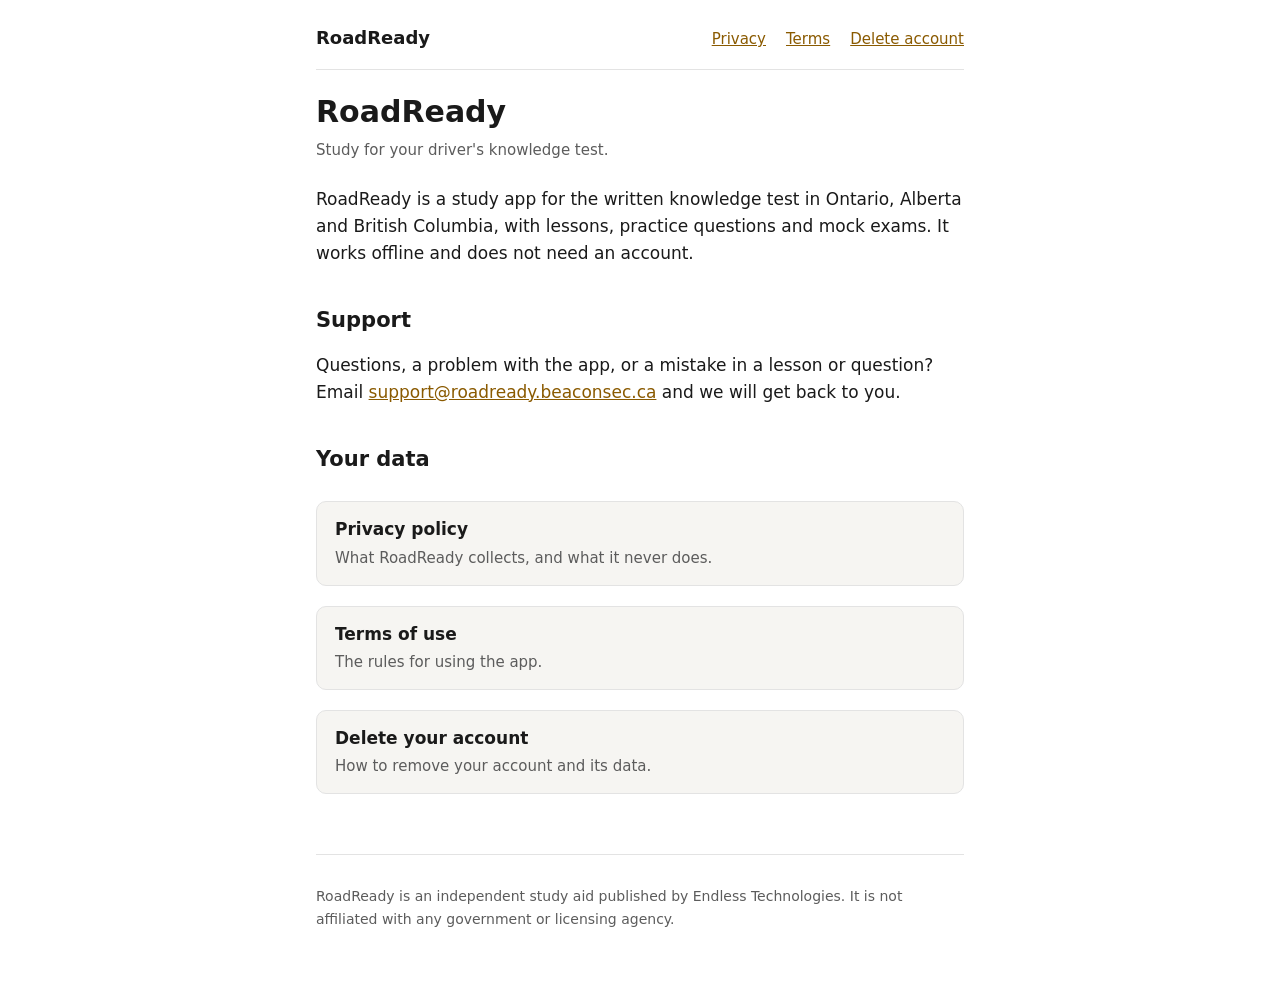
==== index.html @ a384194f "RoadReady website: support, privacy, terms, delete account Co-Authored-By: Claude Opus 5.5 <noreply@" ====
<!doctype html>
<html lang="en">
<head>
<meta charset="utf-8">
<meta name="viewport" content="width=device-width, initial-scale=1">
<title>RoadReady — study for your driver's knowledge test</title>
<meta name="description" content="RoadReady is an independent study app for Canadian driver's knowledge tests. Support, privacy policy and terms of use.">
<link rel="icon" type="image/png" href="favicon.png">
<link rel="stylesheet" href="style.css">
</head>
<body>
<nav>
  <a class="brand" href="./">RoadReady</a>
  <a href="privacy.html">Privacy</a>
  <a href="terms.html">Terms</a>
  <a href="delete-account.html">Delete account</a>
</nav>

<h1>RoadReady</h1>
<p class="meta">Study for your driver's knowledge test.</p>

<p>RoadReady is a study app for the written knowledge test in Ontario, Alberta and British Columbia, with
lessons, practice questions and mock exams. It works offline and does not need an account.</p>

<h2 id="support">Support</h2>
<p>Questions, a problem with the app, or a mistake in a lesson or question? Email
<a href="mailto:support@roadready.beaconsec.ca">support@roadready.beaconsec.ca</a> and we will get back to you.</p>

<h2>Your data</h2>
<ul class="cards">
  <li><a href="privacy.html"><strong>Privacy policy</strong><span>What RoadReady collects, and what it never does.</span></a></li>
  <li><a href="terms.html"><strong>Terms of use</strong><span>The rules for using the app.</span></a></li>
  <li><a href="delete-account.html"><strong>Delete your account</strong><span>How to remove your account and its data.</span></a></li>
</ul>

<footer>
  <p>RoadReady is an independent study aid published by Endless Technologies. It is not affiliated with any
  government or licensing agency.</p>
</footer>
</body>
</html>
---- style.css ----
:root {
  --bg: #ffffff;
  --text: #1a1a1a;
  --muted: #5c5c5c;
  --border: #e3e3e3;
  --surface: #f6f5f2;
  --link: #8a5a00;
}
@media (prefers-color-scheme: dark) {
  :root {
    --bg: #121212;
    --text: #eeeeee;
    --muted: #a8a8a8;
    --border: #2e2e2e;
    --surface: #1c1c1c;
    --link: #f5b942;
  }
}
* { box-sizing: border-box; }
body {
  font: 17px/1.6 system-ui, -apple-system, "Segoe UI", sans-serif;
  max-width: 680px;
  margin: 0 auto;
  padding: 24px 16px 48px;
  color: var(--text);
  background: var(--bg);
}
a { color: var(--link); }
nav {
  display: flex;
  flex-wrap: wrap;
  gap: 4px 20px;
  align-items: baseline;
  padding-bottom: 16px;
  margin-bottom: 24px;
  border-bottom: 1px solid var(--border);
  font-size: 15px;
}
nav .brand { font-weight: 700; font-size: 18px; color: var(--text); text-decoration: none; margin-right: auto; }
h1 { font-size: 30px; line-height: 1.2; margin: 0 0 8px; }
h2 { font-size: 21px; line-height: 1.3; margin: 40px 0 8px; }
h3 { font-size: 17px; margin: 28px 0 4px; }
.meta { color: var(--muted); font-size: 15px; margin: 0 0 24px; }
.summary {
  background: var(--surface);
  border: 1px solid var(--border);
  border-radius: 10px;
  padding: 16px 18px;
  margin: 24px 0;
}
.summary p { margin: 0; }
.table-wrap { overflow-x: auto; }
table { border-collapse: collapse; width: 100%; font-size: 16px; }
th, td { text-align: left; vertical-align: top; padding: 8px 12px 8px 0; border-bottom: 1px solid var(--border); }
li { margin: 4px 0; }
footer {
  margin-top: 56px;
  padding-top: 16px;
  border-top: 1px solid var(--border);
  color: var(--muted);
  font-size: 14px;
}
.cards { display: grid; gap: 12px; margin: 24px 0; padding: 0; list-style: none; }
.cards a {
  display: block;
  padding: 14px 18px;
  border: 1px solid var(--border);
  border-radius: 10px;
  background: var(--surface);
  text-decoration: none;
  color: var(--text);
}
.cards a strong { display: block; }
.cards a span { color: var(--muted); font-size: 15px; }
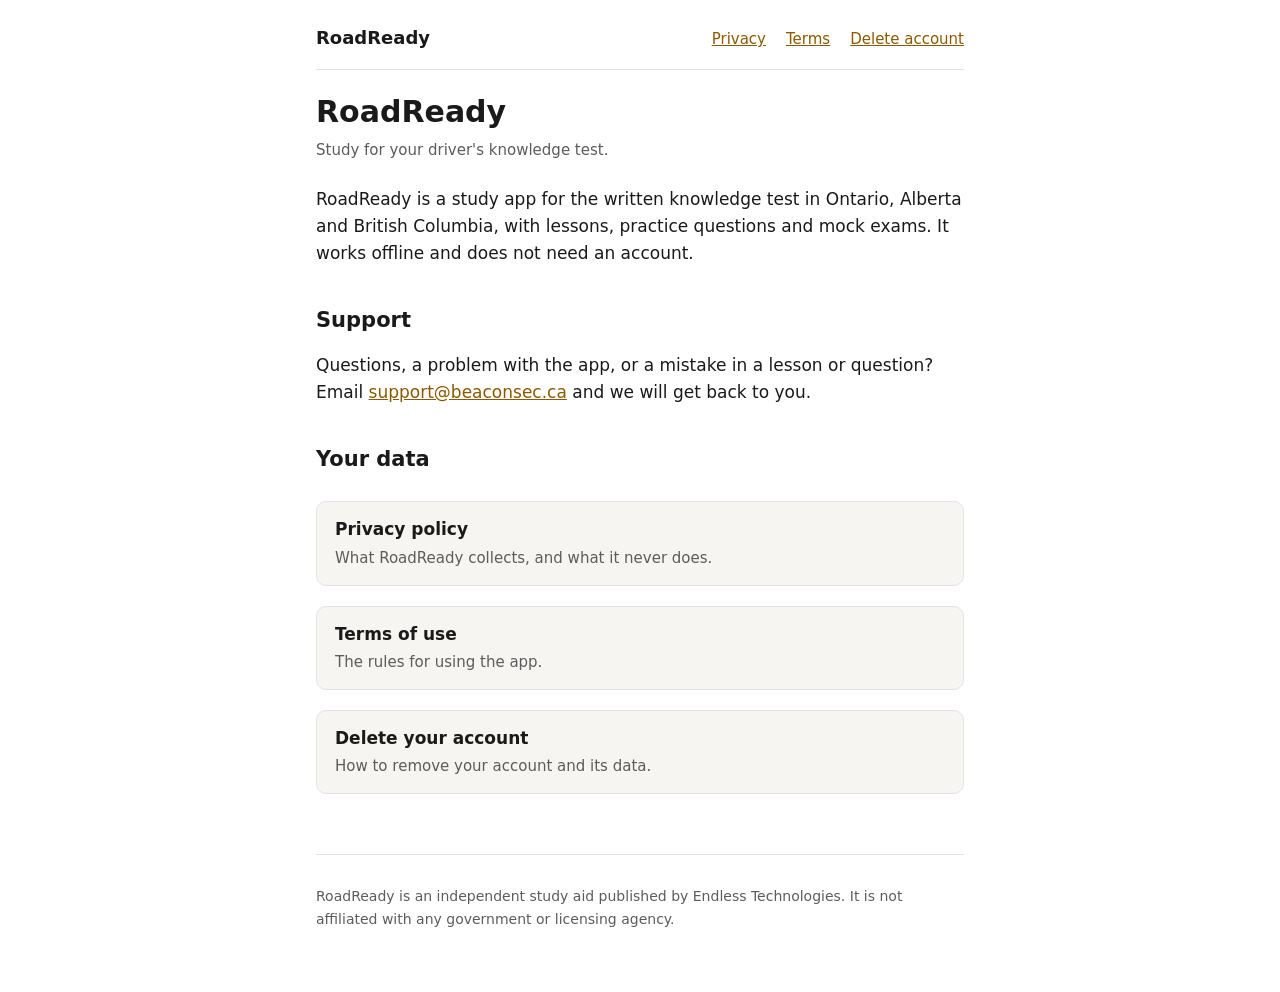
==== commit e5bb78fe: "Support address: support@beaconsec.ca Co-Authored-By: Claude Opus 5.5 <noreply@anthropic.com>" ====
--- a/index.html
+++ b/index.html
@@ -24,7 +24,7 @@
 
 <h2 id="support">Support</h2>
 <p>Questions, a problem with the app, or a mistake in a lesson or question? Email
-<a href="mailto:support@roadready.beaconsec.ca">support@roadready.beaconsec.ca</a> and we will get back to you.</p>
+<a href="mailto:support@beaconsec.ca">support@beaconsec.ca</a> and we will get back to you.</p>
 
 <h2>Your data</h2>
 <ul class="cards">
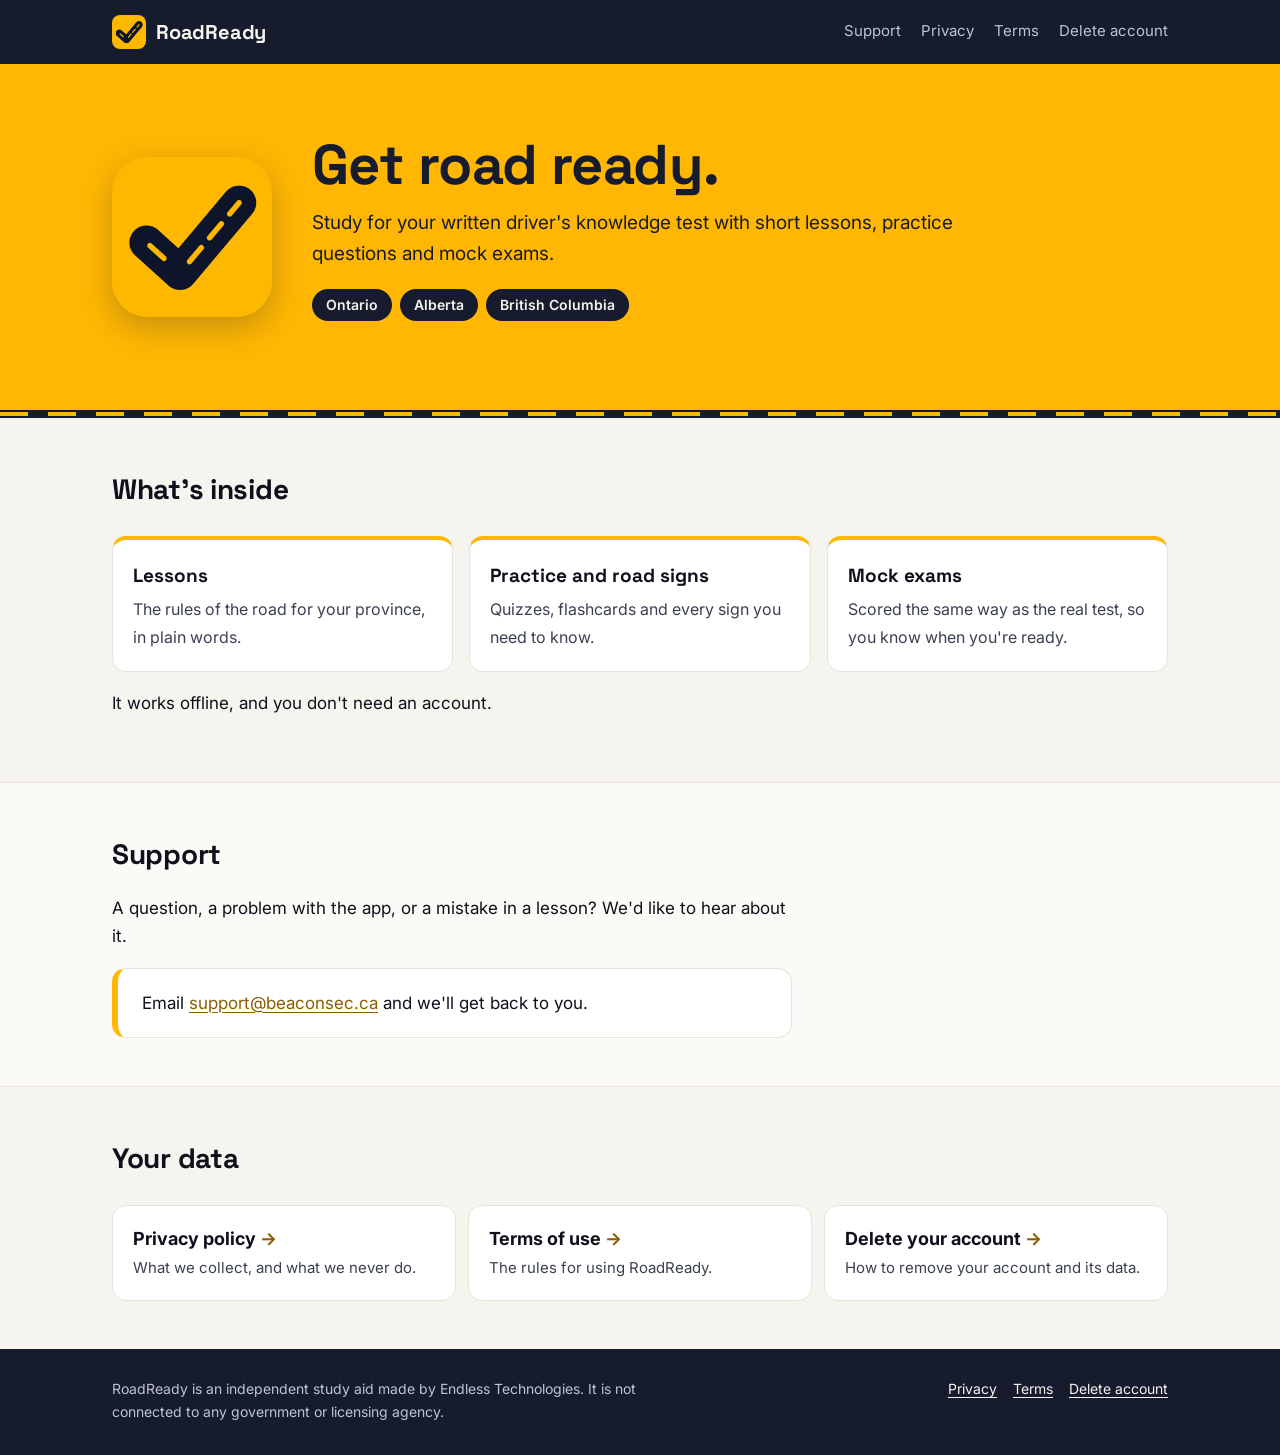
==== commit f0081389: "Plain-language rewrite and new design Co-Authored-By: Claude Opus 5.5 <noreply@anthropic.com>" ====
--- a/index.html
+++ b/index.html
@@ -3,39 +3,89 @@
 <head>
 <meta charset="utf-8">
 <meta name="viewport" content="width=device-width, initial-scale=1">
-<title>RoadReady — study for your driver's knowledge test</title>
-<meta name="description" content="RoadReady is an independent study app for Canadian driver's knowledge tests. Support, privacy policy and terms of use.">
+<title>RoadReady: study for your driver's knowledge test</title>
+<meta name="description" content="RoadReady helps you study for the written driver's knowledge test in Ontario, Alberta and British Columbia. Support, privacy policy and terms of use.">
+<meta name="theme-color" content="#161b2e">
 <link rel="icon" type="image/png" href="favicon.png">
+<link rel="apple-touch-icon" href="apple-touch-icon.png">
+<link rel="preconnect" href="https://fonts.googleapis.com">
+<link rel="preconnect" href="https://fonts.gstatic.com" crossorigin>
+<link rel="stylesheet" href="https://fonts.googleapis.com/css2?family=Inter:wght@400;600&family=Space+Grotesk:wght@600;700&display=swap">
 <link rel="stylesheet" href="style.css">
 </head>
 <body>
-<nav>
-  <a class="brand" href="./">RoadReady</a>
-  <a href="privacy.html">Privacy</a>
-  <a href="terms.html">Terms</a>
-  <a href="delete-account.html">Delete account</a>
-</nav>
+<header class="site-header">
+  <div class="wrap">
+    <a class="brand" href="./"><img src="icon.png" alt="">RoadReady</a>
+    <nav aria-label="Main">
+      <a href="#support">Support</a>
+      <a href="privacy.html">Privacy</a>
+      <a href="terms.html">Terms</a>
+      <a href="delete-account.html">Delete account</a>
+    </nav>
+  </div>
+</header>
 
-<h1>RoadReady</h1>
-<p class="meta">Study for your driver's knowledge test.</p>
+<main>
+<section class="hero">
+  <div class="wrap">
+    <img src="icon.png" alt="RoadReady app icon">
+    <div>
+      <h1>Get road ready.</h1>
+      <p>Study for your written driver's knowledge test with short lessons, practice questions and mock exams.</p>
+      <ul class="pills" aria-label="Provinces">
+        <li>Ontario</li>
+        <li>Alberta</li>
+        <li>British Columbia</li>
+      </ul>
+    </div>
+  </div>
+</section>
+<div class="road" role="presentation"></div>
 
-<p>RoadReady is a study app for the written knowledge test in Ontario, Alberta and British Columbia, with
-lessons, practice questions and mock exams. It works offline and does not need an account.</p>
+<section class="section">
+  <div class="wrap">
+    <h2>What's inside</h2>
+    <ul class="features">
+      <li><strong>Lessons</strong><span>The rules of the road for your province, in plain words.</span></li>
+      <li><strong>Practice and road signs</strong><span>Quizzes, flashcards and every sign you need to know.</span></li>
+      <li><strong>Mock exams</strong><span>Scored the same way as the real test, so you know when you're ready.</span></li>
+    </ul>
+    <p>It works offline, and you don't need an account.</p>
+  </div>
+</section>
 
-<h2 id="support">Support</h2>
-<p>Questions, a problem with the app, or a mistake in a lesson or question? Email
-<a href="mailto:support@beaconsec.ca">support@beaconsec.ca</a> and we will get back to you.</p>
+<section class="section alt" id="support">
+  <div class="wrap">
+    <h2>Support</h2>
+    <p>A question, a problem with the app, or a mistake in a lesson? We'd like to hear about it.</p>
+    <div class="callout">
+      <p>Email <a href="mailto:support@beaconsec.ca">support@beaconsec.ca</a> and we'll get back to you.</p>
+    </div>
+  </div>
+</section>
 
-<h2>Your data</h2>
-<ul class="cards">
-  <li><a href="privacy.html"><strong>Privacy policy</strong><span>What RoadReady collects, and what it never does.</span></a></li>
-  <li><a href="terms.html"><strong>Terms of use</strong><span>The rules for using the app.</span></a></li>
-  <li><a href="delete-account.html"><strong>Delete your account</strong><span>How to remove your account and its data.</span></a></li>
-</ul>
+<section class="section">
+  <div class="wrap">
+    <h2>Your data</h2>
+    <ul class="cards">
+      <li><a href="privacy.html"><strong>Privacy policy</strong><span>What we collect, and what we never do.</span></a></li>
+      <li><a href="terms.html"><strong>Terms of use</strong><span>The rules for using RoadReady.</span></a></li>
+      <li><a href="delete-account.html"><strong>Delete your account</strong><span>How to remove your account and its data.</span></a></li>
+    </ul>
+  </div>
+</section>
+</main>
 
-<footer>
-  <p>RoadReady is an independent study aid published by Endless Technologies. It is not affiliated with any
-  government or licensing agency.</p>
+<footer class="site-footer">
+  <div class="wrap">
+    <p>RoadReady is an independent study aid made by Endless Technologies. It is not connected to any government or licensing agency.</p>
+    <nav aria-label="Footer">
+      <a href="privacy.html">Privacy</a>
+      <a href="terms.html">Terms</a>
+      <a href="delete-account.html">Delete account</a>
+    </nav>
+  </div>
 </footer>
 </body>
 </html>
--- a/style.css
+++ b/style.css
@@ -1,74 +1,182 @@
+/* RoadReady public pages. Colours and fonts follow the app (lib/theme/app_theme.dart). */
 :root {
-  --bg: #ffffff;
-  --text: #1a1a1a;
-  --muted: #5c5c5c;
-  --border: #e3e3e3;
-  --surface: #f6f5f2;
-  --link: #8a5a00;
+  --amber: #ffb703;
+  --amber-deep: #d99400;
+  --ink: #161b2e;          /* the navy in the app icon */
+  --on-amber: #161b2e;
+  --bg: #f6f4ee;
+  --surface: #ffffff;
+  --surface-alt: #fbfaf6;
+  --text: #0e111b;
+  --muted: #3b4050;
+  --faint: #62687a;
+  --border: #e8e4d9;
+  --link: #8a5d00;         /* amber that reads as text on light, 5.2:1 */
+  --band: #161b2e;
+  --on-band: #f6f4ee;
+  --on-band-muted: #bfc4d1;
+  --wrap: 1120px;
+  --gutter: 16px;
 }
+@media (min-width: 720px) { :root { --gutter: 32px; } }
 @media (prefers-color-scheme: dark) {
-  :root {
-    --bg: #121212;
-    --text: #eeeeee;
-    --muted: #a8a8a8;
-    --border: #2e2e2e;
-    --surface: #1c1c1c;
-    --link: #f5b942;
+  :root:not([data-theme="light"]) {
+    --bg: #12151f;
+    --surface: #1b1f2b;
+    --surface-alt: #222736;
+    --text: #f6f4ee;
+    --muted: #bfc4d1;
+    --faint: #8c93a6;
+    --border: #2a2f3e;
+    --link: #ffb703;
+    --band: #0b0d14;
   }
 }
+
 * { box-sizing: border-box; }
+html { -webkit-text-size-adjust: 100%; scroll-padding-top: 88px; }
 body {
-  font: 17px/1.6 system-ui, -apple-system, "Segoe UI", sans-serif;
-  max-width: 680px;
-  margin: 0 auto;
-  padding: 24px 16px 48px;
+  margin: 0;
+  font: 17px/1.65 "Inter", system-ui, -apple-system, "Segoe UI", sans-serif;
   color: var(--text);
   background: var(--bg);
 }
-a { color: var(--link); }
-nav {
-  display: flex;
-  flex-wrap: wrap;
-  gap: 4px 20px;
-  align-items: baseline;
-  padding-bottom: 16px;
-  margin-bottom: 24px;
-  border-bottom: 1px solid var(--border);
-  font-size: 15px;
+h1, h2, h3, .brand { font-family: "Space Grotesk", "Inter", system-ui, sans-serif; letter-spacing: -0.01em; }
+a { color: var(--link); text-underline-offset: 3px; }
+a:hover { text-decoration-thickness: 2px; }
+img { display: block; }
+.wrap { max-width: var(--wrap); margin: 0 auto; padding: 0 var(--gutter); }
+
+/* Header: full-width navy bar */
+.site-header {
+  position: sticky; top: 0; z-index: 10;
+  background: var(--band);
+  color: var(--on-band);
 }
-nav .brand { font-weight: 700; font-size: 18px; color: var(--text); text-decoration: none; margin-right: auto; }
-h1 { font-size: 30px; line-height: 1.2; margin: 0 0 8px; }
-h2 { font-size: 21px; line-height: 1.3; margin: 40px 0 8px; }
-h3 { font-size: 17px; margin: 28px 0 4px; }
-.meta { color: var(--muted); font-size: 15px; margin: 0 0 24px; }
+.site-header .wrap {
+  display: flex; align-items: center; flex-wrap: wrap;
+  gap: 8px 24px; min-height: 64px; padding-top: 8px; padding-bottom: 8px;
+}
+.brand {
+  display: flex; align-items: center; gap: 10px;
+  color: var(--on-band); text-decoration: none;
+  font-weight: 700; font-size: 20px; margin-right: auto;
+}
+.brand img { width: 34px; height: 34px; border-radius: 8px; }
+.site-header nav { display: flex; flex-wrap: wrap; gap: 4px 20px; font-size: 15px; }
+.site-header nav a { color: var(--on-band-muted); text-decoration: none; padding: 4px 0; border-bottom: 2px solid transparent; }
+.site-header nav a:hover { color: var(--on-band); }
+.site-header nav a[aria-current="page"] { color: var(--on-band); border-bottom-color: var(--amber); }
+
+/* Road-line divider, from the dashes in the icon */
+.road {
+  height: 8px;
+  background:
+    repeating-linear-gradient(90deg, var(--amber) 0 28px, transparent 28px 48px) center / 100% 4px no-repeat,
+    var(--ink);
+}
+
+/* Home hero: amber band */
+.hero { background: var(--amber); color: var(--on-amber); }
+.hero .wrap {
+  display: grid; gap: 24px; align-items: center;
+  padding-top: 48px; padding-bottom: 48px;
+}
+@media (min-width: 720px) {
+  .hero .wrap { grid-template-columns: auto 1fr; gap: 40px; padding-top: 72px; padding-bottom: 72px; }
+}
+.hero img { width: 112px; height: 112px; border-radius: 26px; box-shadow: 0 10px 30px rgba(22, 27, 46, 0.25); }
+@media (min-width: 720px) { .hero img { width: 160px; height: 160px; border-radius: 36px; } }
+.hero h1 { font-size: clamp(36px, 6vw, 56px); line-height: 1.05; margin: 0 0 12px; }
+.hero p { font-size: 19px; margin: 0; max-width: 34em; }
+.pills { display: flex; flex-wrap: wrap; gap: 8px; margin-top: 20px; padding: 0; list-style: none; }
+.pills li {
+  background: var(--ink); color: #f6f4ee;
+  border-radius: 999px; padding: 4px 14px; font-size: 14px; font-weight: 600;
+}
+
+/* Sections on the home page */
+.section { padding: 48px 0; }
+.section h2 { font-size: 28px; margin: 0 0 8px; }
+.section > .wrap > p { max-width: 40em; }
+.features { display: grid; gap: 16px; margin: 24px 0 0; padding: 0; list-style: none; }
+@media (min-width: 720px) { .features { grid-template-columns: repeat(3, 1fr); } }
+.features li {
+  background: var(--surface); border: 1px solid var(--border);
+  border-top: 4px solid var(--amber); border-radius: 14px; padding: 20px;
+}
+.features strong { display: block; font-family: "Space Grotesk", sans-serif; font-size: 19px; margin-bottom: 4px; }
+.features span { color: var(--muted); font-size: 16px; }
+.cards { display: grid; gap: 12px; margin: 24px 0 0; padding: 0; list-style: none; }
+@media (min-width: 720px) { .cards { grid-template-columns: repeat(3, 1fr); } }
+.cards a {
+  display: block; height: 100%; padding: 18px 20px;
+  border: 1px solid var(--border); border-radius: 14px;
+  background: var(--surface); color: var(--text); text-decoration: none;
+  transition: border-color .15s, transform .15s;
+}
+.cards a:hover { border-color: var(--amber-deep); transform: translateY(-2px); }
+.cards strong { display: block; font-size: 18px; }
+.cards strong::after { content: " →"; color: var(--link); }
+.cards span { color: var(--muted); font-size: 15px; }
+.callout {
+  background: var(--surface); border: 1px solid var(--border);
+  border-left: 6px solid var(--amber); border-radius: 14px;
+  padding: 20px 24px; margin-top: 16px; max-width: 40em;
+}
+.callout p { margin: 0; }
+.alt { background: var(--surface-alt); border-top: 1px solid var(--border); border-bottom: 1px solid var(--border); }
+
+/* Document pages: title band, then contents + text */
+.page-head { background: var(--surface); border-bottom: 1px solid var(--border); }
+.page-head .wrap { padding-top: 40px; padding-bottom: 32px; }
+.page-head h1 { font-size: clamp(32px, 5vw, 44px); line-height: 1.1; margin: 0 0 8px; }
+.page-head .meta { color: var(--faint); font-size: 15px; margin: 0; }
+.doc { display: grid; gap: 32px; padding-top: 32px; padding-bottom: 56px; }
+@media (min-width: 960px) {
+  .doc { grid-template-columns: 240px minmax(0, 720px); gap: 64px; }
+  .toc { position: sticky; top: 96px; align-self: start; }
+}
+.toc {
+  background: var(--surface); border: 1px solid var(--border);
+  border-radius: 14px; padding: 16px 20px; font-size: 15px;
+}
+.toc h2 { font-size: 13px; text-transform: uppercase; letter-spacing: .08em; color: var(--faint); margin: 0 0 8px; }
+.toc ol { margin: 0; padding-left: 20px; }
+.toc li { margin: 4px 0; }
+.toc a { color: var(--muted); text-decoration: none; }
+.toc a:hover { color: var(--link); text-decoration: underline; }
+.text h2 { font-size: 24px; line-height: 1.25; margin: 40px 0 8px; }
+.text h2:first-child { margin-top: 0; }
+.text h3 { font-size: 18px; margin: 24px 0 4px; }
+.text li { margin: 6px 0; }
 .summary {
-  background: var(--surface);
-  border: 1px solid var(--border);
-  border-radius: 10px;
-  padding: 16px 18px;
-  margin: 24px 0;
+  background: var(--amber); color: var(--on-amber);
+  border-radius: 14px; padding: 20px 24px; margin: 0 0 32px;
 }
-.summary p { margin: 0; }
+.summary h2 { font-size: 20px; margin: 0 0 8px; }
+.summary ul { margin: 0; padding-left: 20px; }
+.summary a { color: var(--on-amber); }
 .table-wrap { overflow-x: auto; }
 table { border-collapse: collapse; width: 100%; font-size: 16px; }
-th, td { text-align: left; vertical-align: top; padding: 8px 12px 8px 0; border-bottom: 1px solid var(--border); }
-li { margin: 4px 0; }
-footer {
-  margin-top: 56px;
-  padding-top: 16px;
-  border-top: 1px solid var(--border);
-  color: var(--muted);
-  font-size: 14px;
+th, td { text-align: left; vertical-align: top; padding: 10px 16px 10px 0; border-bottom: 1px solid var(--border); }
+th { font-size: 14px; color: var(--faint); font-weight: 600; }
+td:first-child { font-weight: 600; white-space: nowrap; }
+.steps { counter-reset: step; list-style: none; padding: 0; }
+.steps li { counter-increment: step; position: relative; padding-left: 44px; margin: 12px 0; }
+.steps li::before {
+  content: counter(step);
+  position: absolute; left: 0; top: -1px;
+  width: 30px; height: 30px; border-radius: 50%;
+  background: var(--amber); color: var(--on-amber);
+  font-weight: 700; display: grid; place-items: center; font-size: 15px;
 }
-.cards { display: grid; gap: 12px; margin: 24px 0; padding: 0; list-style: none; }
-.cards a {
-  display: block;
-  padding: 14px 18px;
-  border: 1px solid var(--border);
-  border-radius: 10px;
-  background: var(--surface);
-  text-decoration: none;
-  color: var(--text);
-}
-.cards a strong { display: block; }
-.cards a span { color: var(--muted); font-size: 15px; }
+address { font-style: normal; }
+
+/* Footer: full-width navy band */
+.site-footer { background: var(--band); color: var(--on-band-muted); font-size: 14px; }
+.site-footer .wrap { display: grid; gap: 16px; padding-top: 28px; padding-bottom: 32px; }
+@media (min-width: 720px) { .site-footer .wrap { grid-template-columns: 1fr auto; align-items: start; } }
+.site-footer p { margin: 0; max-width: 40em; }
+.site-footer nav { display: flex; flex-wrap: wrap; gap: 4px 16px; }
+.site-footer a { color: var(--on-band); }
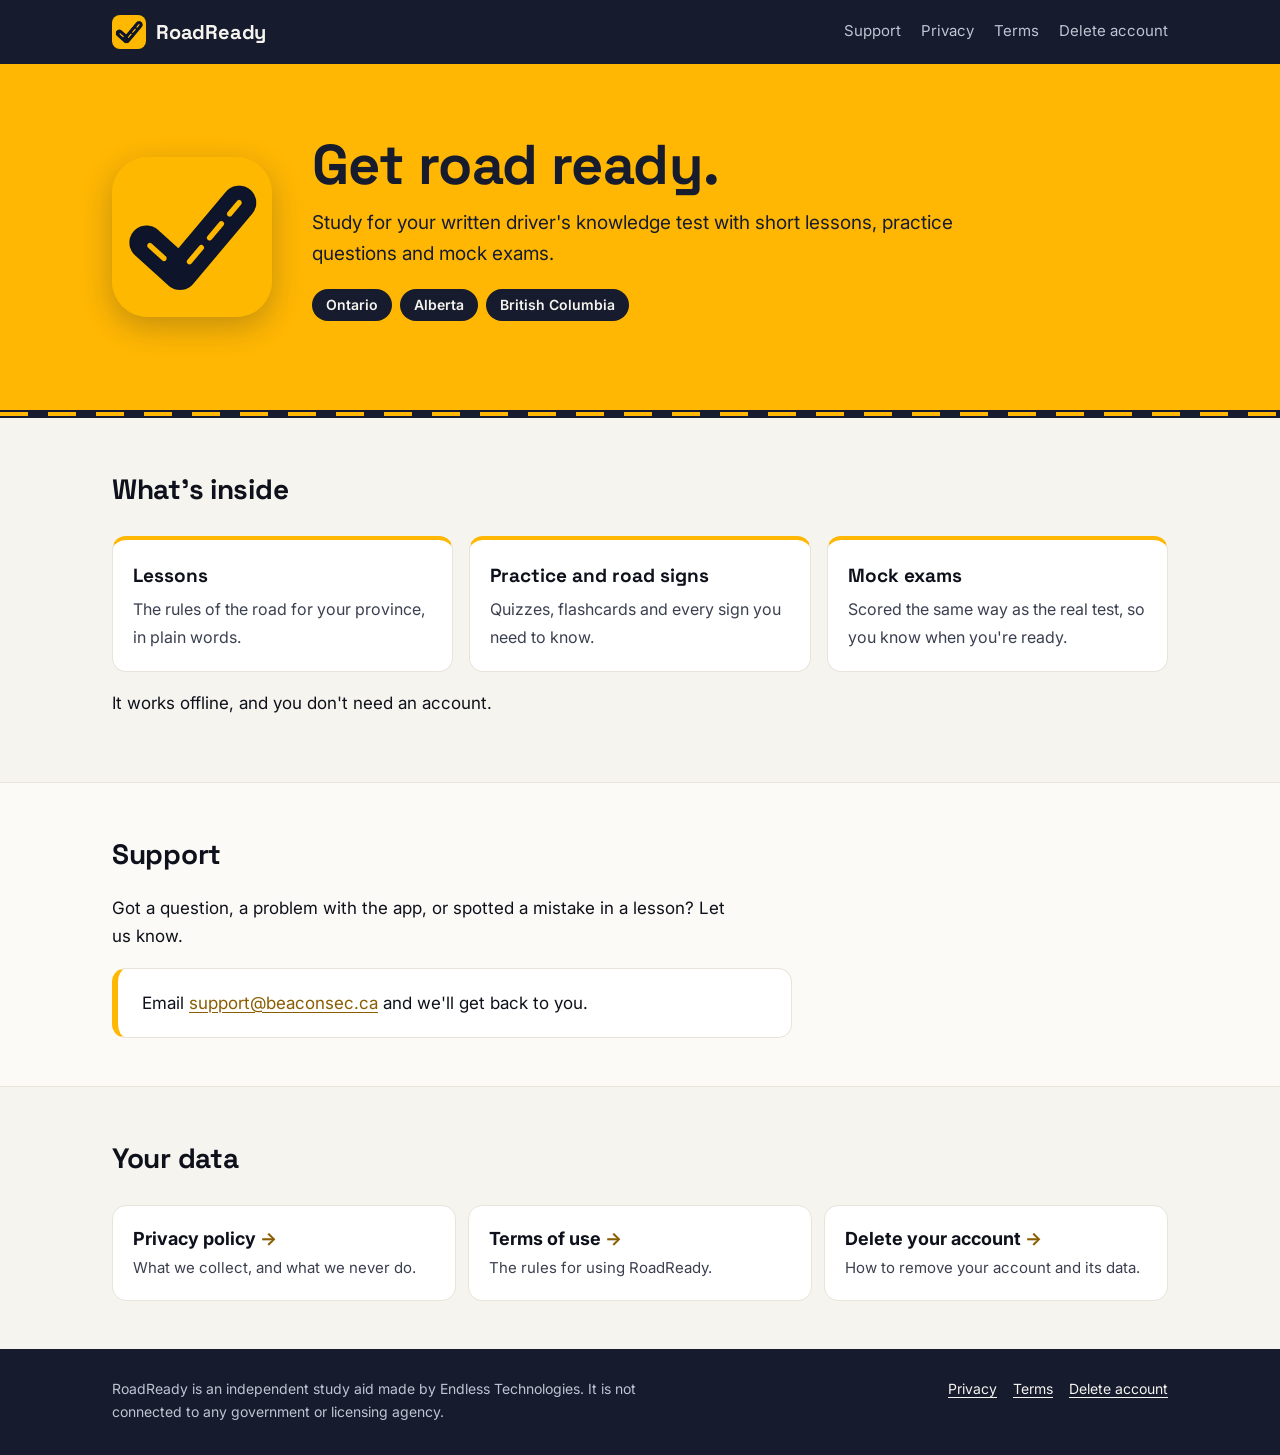
==== commit 9e08f13b: "Edmonton, AB; Alberta law; tidier line breaks Co-Authored-By: Claude Opus 5.5 <noreply@anthropic.com" ====
--- a/index.html
+++ b/index.html
@@ -58,7 +58,7 @@
 <section class="section alt" id="support">
   <div class="wrap">
     <h2>Support</h2>
-    <p>A question, a problem with the app, or a mistake in a lesson? We'd like to hear about it.</p>
+    <p>Got a question, a problem with the app, or spotted a mistake in a lesson? Let us know.</p>
     <div class="callout">
       <p>Email <a href="mailto:support@beaconsec.ca">support@beaconsec.ca</a> and we'll get back to you.</p>
     </div>
--- a/style.css
+++ b/style.css
@@ -41,6 +41,8 @@
   color: var(--text);
   background: var(--bg);
 }
+p, li { text-wrap: pretty; }
+h1, h2, h3 { text-wrap: balance; }
 h1, h2, h3, .brand { font-family: "Space Grotesk", "Inter", system-ui, sans-serif; letter-spacing: -0.01em; }
 a { color: var(--link); text-underline-offset: 3px; }
 a:hover { text-decoration-thickness: 2px; }
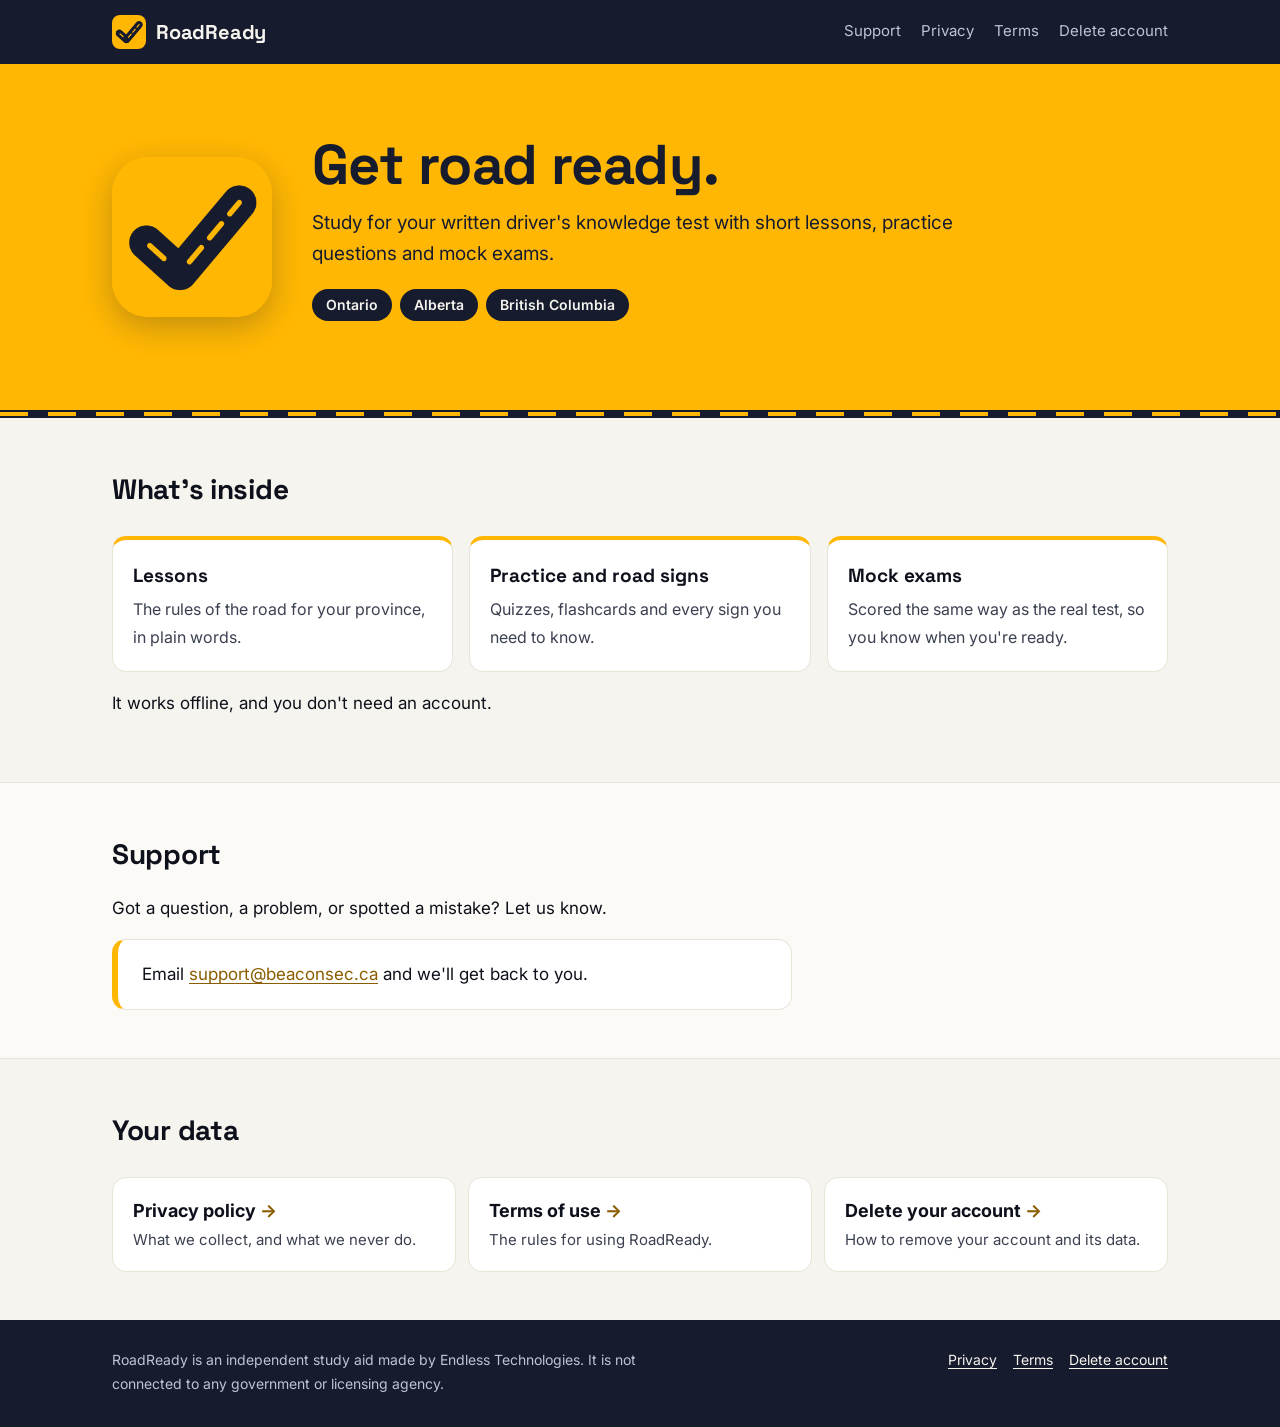
==== commit 0e73d3da: "Sharp icon; support line on one line Co-Authored-By: Claude Opus 5.5 <noreply@anthropic.com>" ====
--- a/index.html
+++ b/index.html
@@ -58,7 +58,7 @@
 <section class="section alt" id="support">
   <div class="wrap">
     <h2>Support</h2>
-    <p>Got a question, a problem with the app, or spotted a mistake in a lesson? Let us know.</p>
+    <p>Got a question, a problem, or spotted a mistake? Let us know.</p>
     <div class="callout">
       <p>Email <a href="mailto:support@beaconsec.ca">support@beaconsec.ca</a> and we'll get back to you.</p>
     </div>
--- a/style.css
+++ b/style.css
@@ -100,7 +100,7 @@
 /* Sections on the home page */
 .section { padding: 48px 0; }
 .section h2 { font-size: 28px; margin: 0 0 8px; }
-.section > .wrap > p { max-width: 40em; }
+.section > .wrap > p { max-width: 52em; }
 .features { display: grid; gap: 16px; margin: 24px 0 0; padding: 0; list-style: none; }
 @media (min-width: 720px) { .features { grid-template-columns: repeat(3, 1fr); } }
 .features li {
